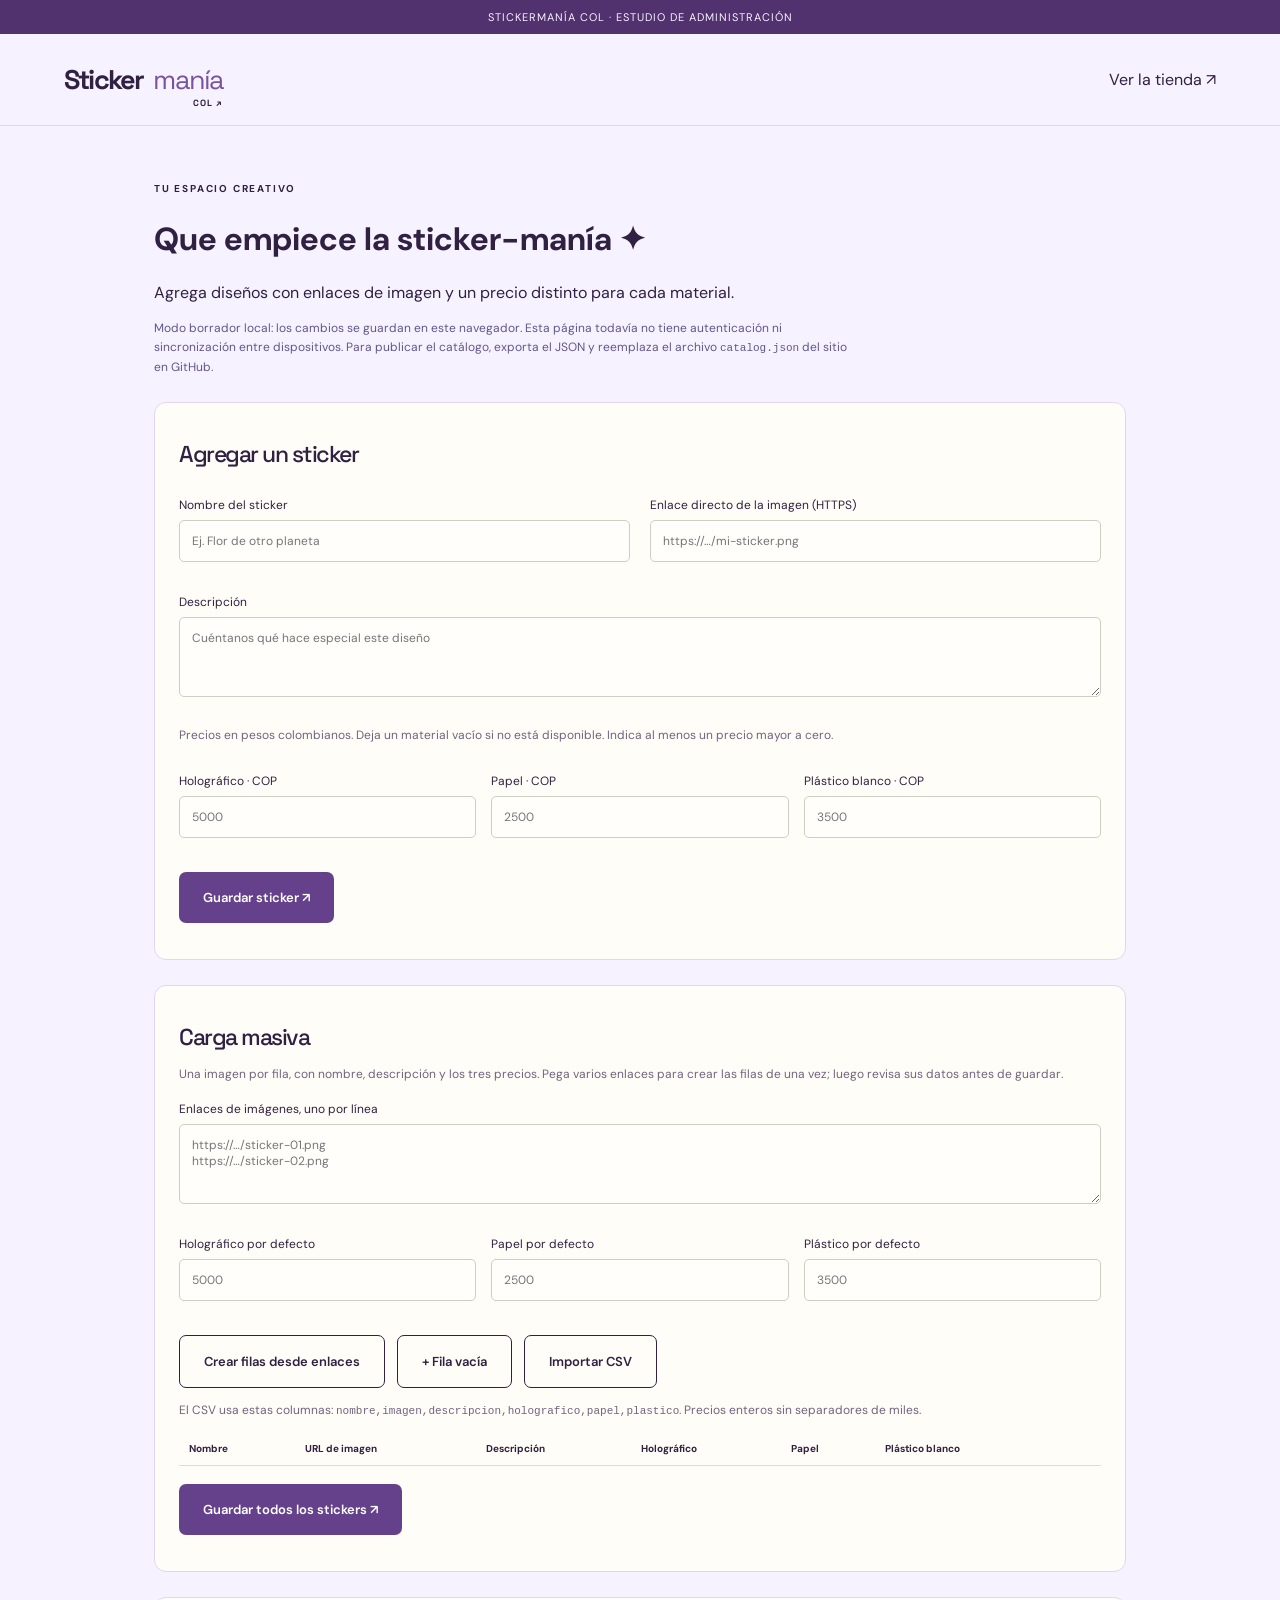
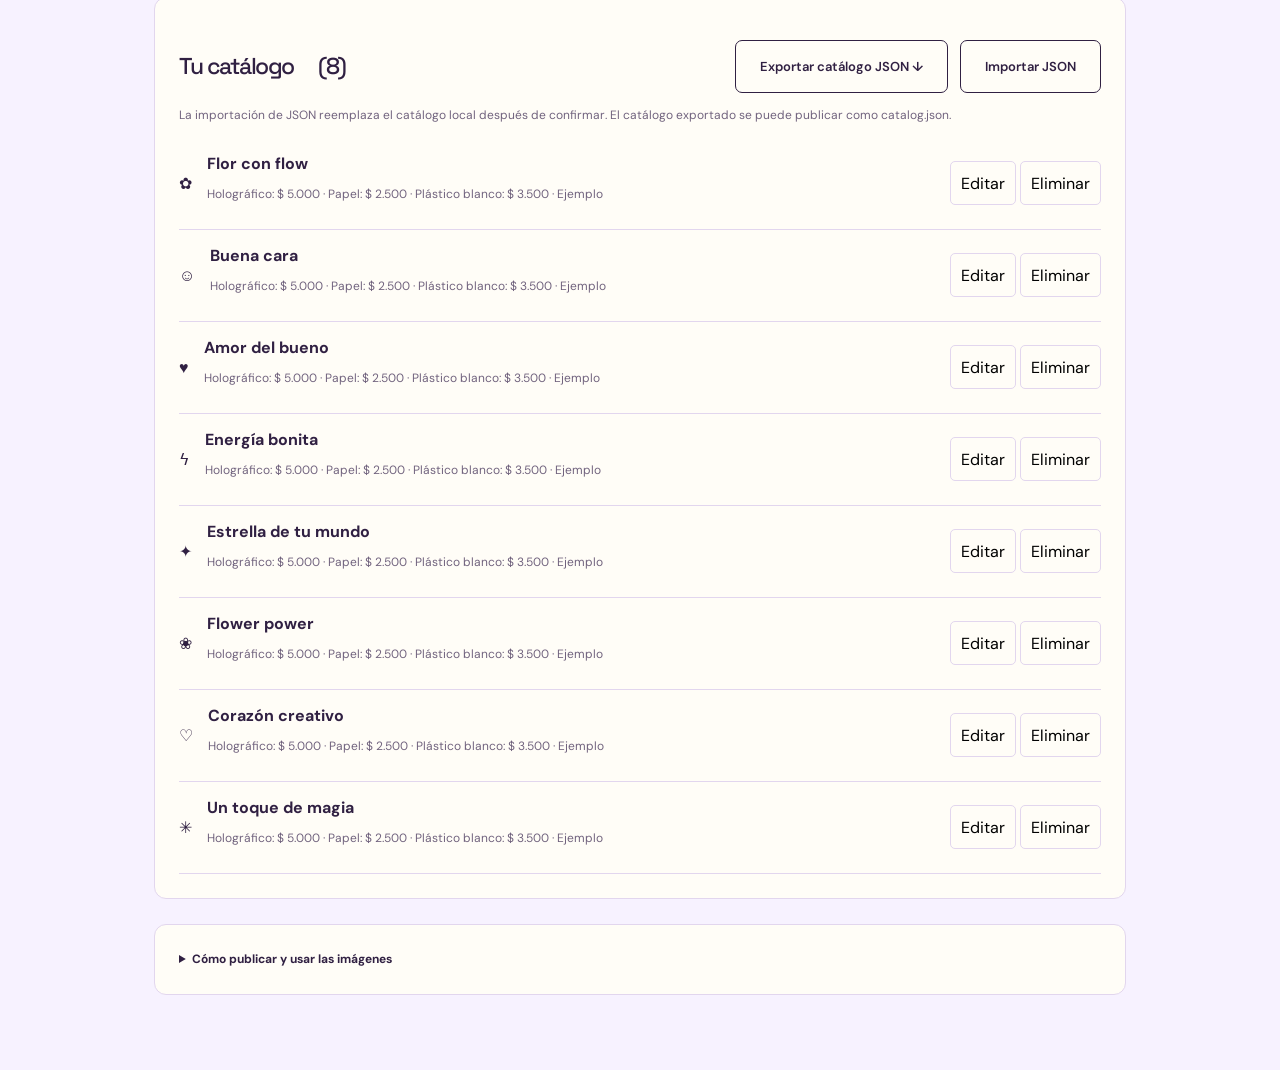
==== admin.html @ 425ea90c "Create StickerManiaCol storefront with catalog, random picker and brand identity" ====
<!doctype html><html lang="es"><head><meta charset="UTF-8"><meta name="viewport" content="width=device-width,initial-scale=1"><meta name="robots" content="noindex"><title>Administración · StickerManiaCol</title><link rel="icon" type="image/png" sizes="32x32" href="assets/favicon-32.png"><link rel="icon" type="image/png" sizes="192x192" href="assets/logo-symbol.png"><link rel="apple-touch-icon" sizes="180x180" href="assets/apple-touch-icon.png"><link rel="stylesheet" href="styles.css"><script src="app.js" defer></script></head><body data-admin="true"><div class="announcement">STICKERMANÍA COL · ESTUDIO DE ADMINISTRACIÓN</div><header><a class="logo" href="index.html">Sticker<span>manía</span><small>COL ↗</small></a><a href="index.html">Ver la tienda ↗</a></header><main class="admin-main"><div class="admin-intro"><span class="eyebrow">TU ESPACIO CREATIVO</span><h1>Que empiece la sticker-manía ✦</h1><p>Agrega diseños con enlaces de imagen y un precio distinto para cada material.</p><p class="status">Modo borrador local: los cambios se guardan en este navegador. Esta página todavía no tiene autenticación ni sincronización entre dispositivos. Para publicar el catálogo, exporta el JSON y reemplaza el archivo <code>catalog.json</code> del sitio en GitHub.</p></div><section class="admin-panel"><h2 id="form-title">Agregar un sticker</h2><form id="product-form"><div class="form-grid"><label class="field">Nombre del sticker<input name="name" required maxlength="100" placeholder="Ej. Flor de otro planeta"></label><label class="field">Enlace directo de la imagen (HTTPS)<input name="image" type="url" required placeholder="https://…/mi-sticker.png"></label><label class="field full">Descripción<textarea name="description" required maxlength="500" placeholder="Cuéntanos qué hace especial este diseño"></textarea></label></div><p class="muted">Precios en pesos colombianos. Deja un material vacío si no está disponible. Indica al menos un precio mayor a cero.</p><div class="price-grid"><label class="field">Holográfico · COP<input name="holografico" type="number" min="1" step="1" placeholder="5000"></label><label class="field">Papel · COP<input name="papel" type="number" min="1" step="1" placeholder="2500"></label><label class="field">Plástico blanco · COP<input name="plastico" type="number" min="1" step="1" placeholder="3500"></label></div><div class="admin-actions"><button class="button dark" type="submit" id="save-product">Guardar sticker ↗</button><button class="button secondary" type="button" id="cancel-edit" hidden>Cancelar edición</button></div><p class="status error" id="form-error" role="alert"></p></form></section><section class="admin-panel"><h2>Carga masiva</h2><p class="muted">Una imagen por fila, con nombre, descripción y los tres precios. Pega varios enlaces para crear las filas de una vez; luego revisa sus datos antes de guardar.</p><label class="field">Enlaces de imágenes, uno por línea<textarea id="bulk-links" placeholder="https://…/sticker-01.png&#10;https://…/sticker-02.png"></textarea></label><div class="price-grid"><label class="field">Holográfico por defecto<input id="default-holografico" type="number" min="1" step="1" placeholder="5000"></label><label class="field">Papel por defecto<input id="default-papel" type="number" min="1" step="1" placeholder="2500"></label><label class="field">Plástico por defecto<input id="default-plastico" type="number" min="1" step="1" placeholder="3500"></label></div><div class="admin-actions"><button id="prepare-bulk" class="button secondary">Crear filas desde enlaces</button><button id="add-row" class="button secondary">+ Fila vacía</button><label class="button secondary file-label">Importar CSV<input type="file" id="csv-import" accept=".csv,text/csv" hidden></label></div><p class="muted">El CSV usa estas columnas: <code>nombre,imagen,descripcion,holografico,papel,plastico</code>. Precios enteros sin separadores de miles.</p><div class="bulk-wrap"><table><thead><tr><th>Nombre</th><th>URL de imagen</th><th>Descripción</th><th>Holográfico</th><th>Papel</th><th>Plástico blanco</th><th></th></tr></thead><tbody id="bulk-rows"></tbody></table></div><div class="admin-actions"><button id="save-bulk" class="button dark">Guardar todos los stickers ↗</button></div><p class="status" id="bulk-status" role="status"></p></section><section class="admin-panel"><div class="section-heading"><h2>Tu catálogo <span id="admin-count"></span></h2><div class="admin-actions"><button id="export" class="button secondary">Exportar catálogo JSON ↓</button><label class="button secondary file-label">Importar JSON<input id="json-import" type="file" accept=".json,application/json" hidden></label></div></div><p class="muted">La importación de JSON reemplaza el catálogo local después de confirmar. El catálogo exportado se puede publicar como catalog.json.</p><div id="admin-list"></div></section><section class="admin-panel"><details><summary>Cómo publicar y usar las imágenes</summary><p>Usa enlaces HTTPS públicos que abran directamente el archivo de imagen. Los enlaces de carpetas o páginas de Google Drive no funcionan como imágenes directas. No se suben archivos pesados al catálogo: solo se guardan sus enlaces.</p><p>Para que tus clientes vean los cambios, exporta el catálogo y publica el archivo como catalog.json junto con el sitio. Para administrar desde cualquier dispositivo de forma privada necesitaremos conectar una base de datos y un inicio de sesión en la siguiente etapa.</p><button id="use-published" class="button secondary">Volver al catálogo publicado</button></details></section></main><div id="toast" role="status"></div></body></html>
---- styles.css ----
@import url('https://fonts.googleapis.com/css2?family=DM+Sans:wght@400;500;600;700&family=Space+Grotesk:wght@400;500;600;700&display=swap');
[hidden]{display:none!important}
:root{--ink:#24271f;--cream:#f6f3ec;--lime:#d5ef70;--muted:#707168;--line:#deded4}*{box-sizing:border-box}html{scroll-behavior:smooth;scroll-padding-top:30px}body{margin:0;background:var(--cream);color:var(--ink);font-family:'DM Sans',sans-serif}button,input,select,textarea{font:inherit}button,a,input,select,textarea{touch-action:manipulation}button,a{ -webkit-tap-highlight-color:transparent}button{cursor:pointer}a{color:inherit;text-decoration:none}button:focus-visible,a:focus-visible{outline:3px solid #8070b6;outline-offset:4px}.announcement{background:var(--ink);color:var(--cream);font-size:11px;text-align:center;padding:10px;letter-spacing:1px}header{max-width:1380px;margin:auto;display:flex;align-items:center;justify-content:space-between;padding:28px 5%;border-bottom:1px solid var(--line)}.logo{font-family:'Space Grotesk',sans-serif;font-weight:700;font-size:27px;letter-spacing:-1.8px;position:relative}.logo span{font-weight:400}.logo small{font-size:9px;letter-spacing:1px;position:absolute;right:0;bottom:-12px}nav{display:flex;gap:32px;font-size:13px}.cart-button{border:1px solid var(--ink);border-radius:30px;background:none;padding:10px 17px;font-size:13px}.cart-button span{background:var(--ink);color:white;padding:3px 7px;border-radius:50%;margin-left:10px}.hero{max-width:1380px;margin:auto;display:grid;grid-template-columns:1fr 1fr;min-height:570px;padding:48px 5% 44px;gap:30px}.eyebrow{font-size:10px;font-weight:700;letter-spacing:1.8px}.hero h1{font-family:'Space Grotesk',sans-serif;font-size:clamp(60px,6.5vw,98px);line-height:1.02;letter-spacing:-6px;margin:25px 0;position:relative;font-weight:500}.hero h1 em{font-style:normal;background:var(--lime);padding:0 10px;border-radius:55% 40%;display:inline-block}.spark{font-size:62px;vertical-align:top;margin-left:14px}.hero p{color:#64665c;font-size:15px;line-height:1.8;max-width:370px}.button{display:inline-flex;justify-content:space-between;align-items:center;gap:28px;padding:17px 24px;border-radius:7px;font-weight:600;font-size:13px;border:0}.dark{background:var(--ink);color:white}.hero .button{margin-top:12px}.hero-foot{font-size:10px;margin-top:30px;color:#74766a;display:flex;gap:20px}.hero-art{background:#e9e6f1;position:relative;border-radius:16px;overflow:hidden;min-height:450px;background-image:radial-gradient(#b9b2c5 .8px,transparent .8px);background-size:20px 20px}.art-note{position:absolute;right:30px;top:28px;font-size:14px;transform:rotate(7deg)}.sticker{position:absolute;filter:drop-shadow(4px 9px 0 #35302b18);-webkit-text-stroke:7px white;paint-order:stroke fill;line-height:1}.flower{color:#df724b;font-size:210px;top:20px;left:30px;transform:rotate(-13deg)}.smile{background:#d5ef70;color:#343d24;border:9px solid white;border-radius:50%;font-family:Arial;font-size:140px;right:32px;top:105px;transform:rotate(15deg);-webkit-text-stroke:0;width:167px;height:167px;display:grid;place-content:center}.word{font-family:'Space Grotesk',sans-serif;background:#b9adcf;border:8px solid white;padding:18px 24px;border-radius:30% 20%;font-size:35px;font-weight:700;bottom:55px;left:40px;transform:rotate(-12deg);text-align:center;-webkit-text-stroke:0}.word i{color:#faf9f2}.bolt{color:#ffe489;font-size:180px;right:52px;bottom:25px;transform:rotate(15deg)}.heart{color:#d17598;font-size:85px;top:12px;right:44px;transform:rotate(15deg)}.art-bottom{position:absolute;bottom:17px;left:29px;font-size:10px;letter-spacing:1px}.ticker{background:var(--lime);border-block:1px solid var(--ink);padding:16px;text-align:center;font-family:'Space Grotesk',sans-serif;font-size:15px;letter-spacing:2px;white-space:nowrap;overflow:hidden}.catalog{max-width:1380px;margin:auto;padding:65px 5%}.section-heading{display:flex;justify-content:space-between;align-items:end;gap:20px}h2{font-family:'Space Grotesk',sans-serif;font-weight:500;font-size:34px;letter-spacing:-1.5px;margin:12px 0}.section-heading h2 span{margin-left:20px}.section-heading p{color:var(--muted);font-size:12px}.catalog-toolbar{display:flex;justify-content:space-between;gap:15px;margin:30px 0 16px}.filters{display:flex;gap:8px;flex-wrap:wrap}.filters button{background:transparent;border:1px solid #d3d4c8;border-radius:25px;padding:10px 16px;font-size:11px}.filters button.active{background:var(--ink);border-color:var(--ink);color:white}.search{border-bottom:1px solid #bbbfb0;display:flex;align-items:center;gap:8px}.search input{background:none;border:0;padding:10px 0;width:170px;outline:none;font-size:12px}.demo-note{font-size:11px;color:var(--muted);margin-bottom:22px}.products{display:grid;grid-template-columns:repeat(4,1fr);gap:28px 20px}.product-art{aspect-ratio:1;display:grid;place-items:center;position:relative;border-radius:9px;overflow:hidden;background:#eeede6}.product-art img{width:100%;height:100%;object-fit:contain;padding:20px}.product-art .sample{font-size:110px;filter:drop-shadow(3px 6px 0 #00000016);-webkit-text-stroke:6px white;paint-order:stroke fill;transform:rotate(-10deg);font-family:Arial}.product-art .tag{position:absolute;top:12px;left:12px;padding:5px 8px;border-radius:20px;background:#ffffffc9;font-size:9px;letter-spacing:.5px}.product h3{font-size:15px;margin:16px 0 5px}.product p{font-size:11px;line-height:1.6;color:var(--muted);margin:0 0 12px}.product select{width:100%;background:none;border:1px solid var(--line);padding:8px;border-radius:5px;font-size:11px}.product-bottom{display:flex;justify-content:space-between;align-items:center;margin-top:12px}.product-bottom strong{font-size:14px}.add{background:var(--ink);color:white;border:0;border-radius:50%;width:31px;height:31px;font-size:22px}.materials{background:#ece9df;display:grid;grid-template-columns:1.5fr 1fr 1fr 1fr;gap:35px;padding:55px max(5%,calc((100vw - 1242px)/2))}.materials h2{font-size:36px}.materials p{font-size:12px;line-height:1.8;color:#6a6b60;max-width:260px}.materials article{padding:15px 0}.materials h3{font-size:16px}.material-icon{display:grid;place-content:center;height:60px;width:60px;border-radius:50%;font-size:30px;border:1px solid #c5c4b8}.holo{background:linear-gradient(130deg,#b9e6df,#ddd1f0,#eae8b3)}.paper{background:#e4caa6}.plastic{background:white}.how{text-align:center;padding:65px 5%}.how h2{font-size:29px}.how>div{display:flex;justify-content:center;gap:50px;margin:28px 0}.how p{font-size:13px}.how b{font-size:11px;border:1px solid #bfc1b1;padding:8px;border-radius:50%;margin-right:8px}.how small{color:var(--muted);font-size:11px}footer{border-top:1px solid var(--line);margin:0 5%;padding:35px 0;display:flex;align-items:center;justify-content:space-between;gap:25px}footer p,footer>a:not(.logo),footer>small{font-size:10px;color:var(--muted)}dialog{background:var(--cream);color:var(--ink);border:0;border-radius:15px;width:min(520px,94vw);max-height:90vh;padding:28px}dialog::backdrop{background:#20251d88;backdrop-filter:blur(4px)}.dialog-heading{display:flex;align-items:center;justify-content:space-between}.dialog-heading h2{font-size:28px}.dialog-heading button{background:none;border:0;font-size:22px}.cart-row{padding:18px 0;border-bottom:1px solid var(--line);display:flex;justify-content:space-between;gap:12px}.cart-row h3{font-size:14px;margin:0 0 5px}.cart-row small{font-size:11px;color:var(--muted)}.quantity{display:flex;align-items:center;gap:12px;margin-top:10px}.quantity button{border:1px solid var(--line);background:transparent;border-radius:4px;padding:2px 9px}.remove{font-size:11px;background:none;border:0;text-decoration:underline;color:var(--muted)}.cart-total{display:flex;justify-content:space-between;margin-top:24px}.muted{font-size:12px;color:var(--muted);line-height:1.7}.field{display:flex;flex-direction:column;gap:7px;font-size:12px;margin:16px 0}.field input,.field textarea,.field select{padding:12px;border:1px solid #cccfc1;border-radius:5px;background:#fffefa;min-width:0}textarea{min-height:80px;resize:vertical}#checkout{width:100%;margin-top:6px}button:disabled{opacity:.45;cursor:not-allowed}#toast{position:fixed;bottom:24px;left:50%;transform:translate(-50%,20px);padding:13px 23px;background:var(--ink);color:white;border-radius:30px;font-size:13px;opacity:0;pointer-events:none;transition:.2s;z-index:10}#toast.show{opacity:1;transform:translate(-50%,0)}.admin-main{max-width:1100px;margin:auto;padding:50px 5%}.admin-intro{max-width:700px}.admin-panel{background:#fffdf7;border:1px solid var(--line);border-radius:12px;padding:24px;margin:25px 0}.admin-panel h2{font-size:23px}.form-grid{display:grid;grid-template-columns:1fr 1fr;gap:0 20px}.price-grid{display:grid;grid-template-columns:repeat(3,1fr);gap:15px}.full{grid-column:1/-1}.admin-actions{display:flex;gap:12px;flex-wrap:wrap;margin-top:18px}.secondary{background:transparent;border:1px solid var(--ink);color:var(--ink)}.bulk-wrap{overflow:auto}table{width:100%;border-collapse:collapse;font-size:12px;min-width:780px}th,td{text-align:left;padding:10px;border-bottom:1px solid var(--line)}td input{width:100%;min-width:90px;padding:8px;border:1px solid var(--line);border-radius:4px}th{font-size:10px}td button{border:0;background:none}.admin-list-row{display:flex;justify-content:space-between;gap:15px;align-items:center;border-bottom:1px solid var(--line);padding:15px 0}.admin-list-row p{font-size:12px;color:var(--muted)}.admin-list-row button{border:1px solid var(--line);background:none;padding:7px 10px;border-radius:5px}.status{font-size:12px;line-height:1.6;color:#62568a}code{font-size:11px;overflow-wrap:anywhere}.file-label{cursor:pointer}.admin-preview{width:50px;height:50px;object-fit:contain;border-radius:5px}.row-info{display:flex;gap:15px;align-items:center}.error{color:#a43131}.admin-panel details{font-size:12px;line-height:1.8}.admin-panel summary{cursor:pointer;font-weight:bold}
@media(min-width:1500px){.hero{min-height:650px}.hero-art{min-height:510px}.flower{font-size:250px}.smile{top:145px}.word{bottom:65px}.bolt{bottom:45px}}@media(max-width:900px){.hero h1{font-size:70px}.hero{gap:20px}.spark{display:none}.hero-art{min-height:420px}.flower{font-size:160px;left:10px}.smile{font-size:115px;width:135px;height:135px;right:10px;top:130px}.word{font-size:25px;left:15px}.bolt{font-size:130px;right:15px}.products{grid-template-columns:repeat(3,1fr)}.catalog-toolbar{flex-wrap:wrap}.materials{grid-template-columns:1fr 1fr}.how>div{gap:20px}footer{flex-wrap:wrap}.hero-foot{flex-direction:column;gap:8px}}@media(max-width:600px){header{padding:24px 6%}.logo{font-size:23px}nav{display:none}.hero{grid-template-columns:1fr;padding:35px 6%}.hero h1{font-size:72px;letter-spacing:-4px}.hero p{font-size:14px}.hero-foot{flex-direction:row;margin-top:20px;gap:12px;font-size:9px}.hero-art{min-height:350px;margin-top:12px}.flower{font-size:180px;left:20px;top:0}.smile{right:25px;top:95px}.heart{right:30px}.word{bottom:30px;left:25px}.bolt{right:35px;bottom:20px}.art-bottom{display:none}.catalog{padding:40px 6%}.section-heading{display:block}h2{font-size:28px}.section-heading h2 span{display:none}.products{grid-template-columns:repeat(2,1fr);gap:25px 14px}.product-art .sample{font-size:85px}.filters{gap:6px}.filters button{padding:9px 11px;font-size:10px}.search{width:100%}.search input{width:100%}.materials{padding:35px 6%;gap:20px}.materials>div{grid-column:1/-1}.materials article:last-child{grid-column:1/-1}.materials h2 br{display:none}.how{padding:40px 6%}.how>div{flex-direction:column;gap:5px;align-items:start}.how h2{font-size:27px}.form-grid,.price-grid{grid-template-columns:1fr}.admin-panel{padding:18px}.admin-list-row{align-items:start;flex-direction:column}.announcement{font-size:9px}.section-heading p{line-height:1.6}footer{padding-bottom:35px}footer p{width:100%}}

/* Collage principal: muestra la composición completa en todos los dispositivos. */
.hero-art.hero-collage{min-height:0;aspect-ratio:1;align-self:center;background:#e9e6f1;line-height:0}.collage-image{display:block;width:100%;height:100%;object-fit:contain}.hero-collage .collage-image{border-radius:16px}@media(max-width:600px){.hero-art.hero-collage{min-height:0;width:100%;margin-top:12px}}
/* Adaptación automática para pantallas táctiles y celulares. */
html{-webkit-text-size-adjust:100%;text-size-adjust:100%}
img{max-width:100%}
.hero>*{min-width:0}.product,.row-info,.row-info>div,.admin-panel{min-width:0}
.product h3,.product p,.cart-row h3,.admin-list-row strong,.admin-list-row p{overflow-wrap:anywhere}
button,.button,.file-label{min-height:44px}
.add{width:44px;height:44px;flex-shrink:0}
.quantity{flex-wrap:wrap;gap:8px}.quantity button{min-width:44px;min-height:44px}
.dialog-heading button{min-width:44px}
dialog{max-height:90vh;max-height:90dvh;overscroll-behavior:contain}
input:focus-visible,select:focus-visible,textarea:focus-visible{outline:2px solid #8070b6;outline-offset:2px}
#toast{max-width:calc(100vw - 32px);width:max-content;text-align:center;bottom:max(24px,env(safe-area-inset-bottom))}
@media(max-width:760px){
 header{flex-wrap:wrap;gap:22px;padding:22px 6%}
 header nav{display:flex;order:3;width:100%;justify-content:center;gap:30px}
 header nav a{display:flex;align-items:center;min-height:44px;font-size:14px}
 .hero{grid-template-columns:minmax(0,1fr);padding:28px 6% 32px;min-height:0;gap:24px}
 .hero h1{font-size:clamp(48px,12vw,78px);letter-spacing:-3px;margin:18px 0;line-height:1.04}
 .hero p{max-width:100%;font-size:16px;line-height:1.65}
 .hero .button{width:100%;font-size:15px}
 .hero-foot{flex-direction:row;flex-wrap:wrap;gap:8px 18px;font-size:11px;margin-top:20px}
 .hero-art.hero-collage{width:100%;max-width:520px;justify-self:center;margin-top:0}
 .eyebrow{font-size:10px;line-height:1.7}
 .section-heading{display:block}.section-heading h2{font-size:clamp(26px,6vw,34px)}
 .section-heading p,.demo-note{font-size:13px;line-height:1.6}
 .products{grid-template-columns:repeat(2,minmax(0,1fr));gap:28px 14px}
 .product-art .tag{font-size:8px;left:6px;top:8px;padding:4px 6px;max-width:calc(100% - 12px)}
 .product-art img{padding:12px}.product h3{font-size:16px}.product p{font-size:13px}
 .product select{min-height:44px;font-size:16px;padding:8px 4px;min-width:0;max-width:100%}
 .product-bottom{gap:6px}.product-bottom strong{font-size:15px}
 .catalog-toolbar{flex-direction:column;gap:16px}.filters button{font-size:13px;padding:10px 13px}
 .search{width:100%}.search input{width:100%;min-width:0;min-height:48px;font-size:16px}
 .materials{grid-template-columns:repeat(2,minmax(0,1fr));padding:35px 6%;gap:20px}
 .materials>div{grid-column:1/-1}.materials p{font-size:14px;max-width:none}.materials h3{font-size:17px}
 .how>div{flex-direction:column;align-items:flex-start;gap:8px}.how p{font-size:14px;text-align:left}.how small{font-size:13px;line-height:1.7}
 footer{align-items:flex-start;gap:24px}footer p,footer>a:not(.logo),footer>small{font-size:12px}footer>a:not(.logo){min-height:44px;display:flex;align-items:center}
 dialog{padding:20px;width:calc(100% - 20px);max-width:520px}.cart-row{flex-wrap:wrap}.cart-row>div{flex:1;min-width:160px}.cart-row small,.muted{font-size:13px}
 .field{font-size:14px}.field input,.field select,.field textarea{font-size:16px;width:100%;min-height:46px}
 .button{font-size:14px;gap:12px;padding:14px 18px}
 .admin-main{padding:30px 5%}.admin-main h1{font-size:28px;overflow-wrap:anywhere}
 .admin-panel{padding:16px}.form-grid,.price-grid{grid-template-columns:minmax(0,1fr)}
 .admin-actions{width:100%;gap:10px}.admin-actions>*{width:100%;justify-content:center;white-space:normal;text-align:center}
 .admin-panel .section-heading h2 span{display:inline;margin-left:8px}
 .admin-list-row{flex-direction:column;align-items:stretch}.row-info{align-items:flex-start}.admin-preview{flex-shrink:0}
 .admin-list-row>div:last-child{display:flex;gap:10px}.admin-list-row>div:last-child button{flex:1}
 /* Cada fila de carga masiva se convierte en una tarjeta en celular. */
 .bulk-wrap{overflow:visible}table{display:block;min-width:0}thead{display:none}tbody{display:block}
 tbody tr{display:grid;grid-template-columns:minmax(0,1fr);gap:12px;border:1px solid var(--line);border-radius:8px;margin-top:18px;padding:14px}
 tbody td{display:block;padding:0;border:0;min-width:0}td input{min-width:0;min-height:46px;font-size:16px;width:100%}
 tbody td::before{display:block;font-size:12px;font-weight:600;margin-bottom:6px}
 tbody td:nth-child(1)::before{content:'Nombre'}tbody td:nth-child(2)::before{content:'URL de imagen'}tbody td:nth-child(3)::before{content:'Descripción'}
 tbody td:nth-child(4)::before{content:'Holográfico · COP'}tbody td:nth-child(5)::before{content:'Papel · COP'}tbody td:nth-child(6)::before{content:'Plástico blanco · COP'}
 tbody td:last-child button{border:1px solid var(--line);border-radius:5px;width:100%;font-size:18px}
}
@media(max-width:350px){
 header{padding-inline:5%;gap:18px}.logo{font-size:22px}.cart-button{padding:10px 12px;font-size:12px}.cart-button span{margin-left:4px}
 .products{grid-template-columns:minmax(0,1fr)}.product-art{max-height:280px}.product select{padding:10px}
 .materials{grid-template-columns:minmax(0,1fr)}.materials>*{grid-column:1/-1}
}
@media(prefers-reduced-motion:reduce){html{scroll-behavior:auto}*,*::before,*::after{transition:none!important}}
/* Colores tomados del collage: lila, rosa frambuesa, azul y amarillo. */
:root{--ink:#302042;--cream:#f7f2ff;--lime:#e5d6ff;--muted:#71637e;--line:#e2d6ee}
body{background:var(--cream)}.announcement{background:#52316f}.logo span{color:#7952a0}
header{background:#f7f2ff}.hero{background:radial-gradient(ellipse at 90% 45%,#e5d6fc88,transparent 65%)}
.hero h1 em{background:#e3ceff;color:#4d2873}.spark{color:#df598f}.hero p{color:#6b597b}
.hero-art.hero-collage{box-shadow:0 16px 50px #6334931a;border:5px solid #e5d6fa}
.dark,.add{background:#66418b}.dark:hover,.add:hover{background:#4d286f}.ticker{background:#e9dafa;color:#5a3576;border-color:#d8bfe9}
.cart-button{border-color:#9b7ab9}.cart-button span{background:#66418b}
.filters button.active{background:#66418b;border-color:#66418b}.filters button{border-color:#cdb9dc}
.materials{background:#ece1f7}.materials p{color:#6b597b}.material-icon{border-color:#cfb9de}
.paper{background:#ffe6ab}.plastic{background:#fff9ff}.holo{background:linear-gradient(130deg,#b7e6fc,#e8bcf1,#fff1b0)}
.product-art{background:#eee5f8}.product select{background:#fffcff}.product-art .tag{color:#5c3978}
.product-detail-link{padding:0;text-align:left;background:none;border:0;color:inherit;font-weight:700;min-height:44px}
.product-detail-link:hover{text-decoration:underline;text-underline-offset:4px}
.how{background:linear-gradient(180deg,#f7f2ff,#fcecf4)}
.surprise-section{max-width:1242px;margin:0 auto 65px;padding:45px 5%;display:grid;grid-template-columns:1.1fr 1fr;gap:55px;align-items:center;background:linear-gradient(120deg,#ecd9ff,#fce4ef 65%,#e1efff);border:1px solid #e0c9ee;border-radius:24px}
.surprise-copy h2{font-size:48px;line-height:1.1;color:#50306d}.surprise-copy>p{font-size:15px;line-height:1.8;max-width:390px;color:#6b597b}
.surprise-copy .surprise-status{font-size:13px;min-height:48px;max-width:420px}
.surprise-stage{position:relative;text-align:center;min-width:0;background:#ffffff8c;border:1px solid #fff;border-radius:22px;padding:24px;box-shadow:0 10px 30px #65368a0d}
.surprise-preview{display:grid;place-items:center;width:100%;max-width:260px;aspect-ratio:1;border:0;border-radius:18px;margin:0 auto;background:#f3eefe;overflow:hidden;cursor:pointer}
.surprise-preview img{width:100%;height:100%;object-fit:contain;padding:18px}.surprise-preview .sample{font-family:Arial;font-size:130px;line-height:1;filter:drop-shadow(3px 5px 0 #57377520);-webkit-text-stroke:6px white;paint-order:stroke fill}
.surprise-question{font-family:'Space Grotesk',sans-serif;font-size:130px;color:#9165b5;line-height:1}
.surprise-stage h3{font-family:'Space Grotesk',sans-serif;font-size:20px;color:#50306d;margin:20px 0}
.surprise-star{position:absolute;top:5px;right:12px;font-size:45px;color:#e3639d;transform:rotate(12deg)}
.surprise-stage .secondary{background:#fff8ff;border-color:#b495ce;color:#5a3576}
.is-spinning .surprise-preview{box-shadow:0 0 0 5px #d9b1f3}
.detail-art{width:min(100%,300px);margin:16px auto}.detail-art .sample{font-size:150px}
#detail-description{font-size:15px;line-height:1.7;color:var(--muted)}.detail-bottom{display:flex;justify-content:space-between;align-items:center;gap:15px}.detail-bottom strong{font-size:22px}
@media(max-width:1350px){.surprise-section{margin-inline:5%}}
@media(max-width:760px){header nav{gap:8px 18px;flex-wrap:wrap}header nav a{font-size:13px}.surprise-section{grid-template-columns:minmax(0,1fr);margin:0 6% 40px;padding:26px 20px;gap:22px}.surprise-copy h2{font-size:36px}.surprise-copy .button{width:100%;justify-content:center}.surprise-copy>p{font-size:15px}.surprise-stage{padding:20px 14px}.surprise-preview{max-width:240px}.detail-bottom{flex-wrap:wrap}.detail-bottom .button{width:100%;justify-content:center}.hero-art.hero-collage{border-width:3px}}
.logo{display:inline-flex;align-items:center;gap:10px;flex-shrink:0}.logo>img{width:44px;height:44px;object-fit:contain;border-radius:12px}.logo>.wordmark{position:relative;color:var(--ink);font-weight:700}.logo>.wordmark>span{font-weight:400;color:#7952a0}
@media(max-width:760px){.logo{gap:7px;font-size:23px}.logo>img{width:36px;height:36px;border-radius:9px}}
@media(max-width:350px){.logo{font-size:20px;gap:5px}.logo>img{width:30px;height:30px}.cart-button{font-size:11px;padding:10px}}
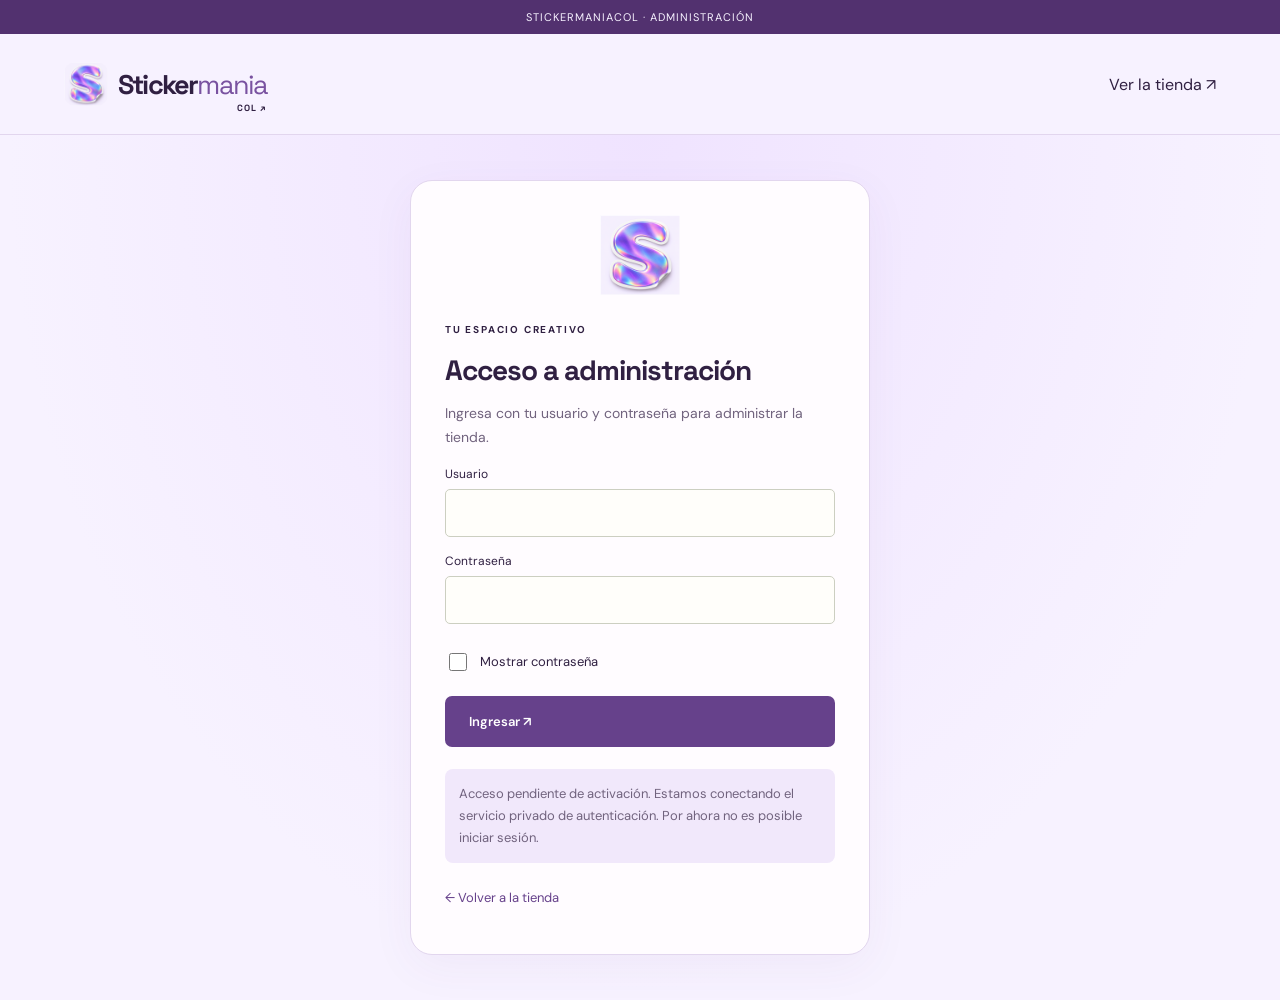
==== commit 033b248b: "Replace public admin panel with login screen pending private authentication" ====
--- a/admin.html
+++ b/admin.html
@@ -1 +1,6 @@
-<!doctype html><html lang="es"><head><meta charset="UTF-8"><meta name="viewport" content="width=device-width,initial-scale=1"><meta name="robots" content="noindex"><title>Administración · StickerManiaCol</title><link rel="icon" type="image/png" sizes="32x32" href="assets/favicon-32.png"><link rel="icon" type="image/png" sizes="192x192" href="assets/logo-symbol.png"><link rel="apple-touch-icon" sizes="180x180" href="assets/apple-touch-icon.png"><link rel="stylesheet" href="styles.css"><script src="app.js" defer></script></head><body data-admin="true"><div class="announcement">STICKERMANÍA COL · ESTUDIO DE ADMINISTRACIÓN</div><header><a class="logo" href="index.html">Sticker<span>manía</span><small>COL ↗</small></a><a href="index.html">Ver la tienda ↗</a></header><main class="admin-main"><div class="admin-intro"><span class="eyebrow">TU ESPACIO CREATIVO</span><h1>Que empiece la sticker-manía ✦</h1><p>Agrega diseños con enlaces de imagen y un precio distinto para cada material.</p><p class="status">Modo borrador local: los cambios se guardan en este navegador. Esta página todavía no tiene autenticación ni sincronización entre dispositivos. Para publicar el catálogo, exporta el JSON y reemplaza el archivo <code>catalog.json</code> del sitio en GitHub.</p></div><section class="admin-panel"><h2 id="form-title">Agregar un sticker</h2><form id="product-form"><div class="form-grid"><label class="field">Nombre del sticker<input name="name" required maxlength="100" placeholder="Ej. Flor de otro planeta"></label><label class="field">Enlace directo de la imagen (HTTPS)<input name="image" type="url" required placeholder="https://…/mi-sticker.png"></label><label class="field full">Descripción<textarea name="description" required maxlength="500" placeholder="Cuéntanos qué hace especial este diseño"></textarea></label></div><p class="muted">Precios en pesos colombianos. Deja un material vacío si no está disponible. Indica al menos un precio mayor a cero.</p><div class="price-grid"><label class="field">Holográfico · COP<input name="holografico" type="number" min="1" step="1" placeholder="5000"></label><label class="field">Papel · COP<input name="papel" type="number" min="1" step="1" placeholder="2500"></label><label class="field">Plástico blanco · COP<input name="plastico" type="number" min="1" step="1" placeholder="3500"></label></div><div class="admin-actions"><button class="button dark" type="submit" id="save-product">Guardar sticker ↗</button><button class="button secondary" type="button" id="cancel-edit" hidden>Cancelar edición</button></div><p class="status error" id="form-error" role="alert"></p></form></section><section class="admin-panel"><h2>Carga masiva</h2><p class="muted">Una imagen por fila, con nombre, descripción y los tres precios. Pega varios enlaces para crear las filas de una vez; luego revisa sus datos antes de guardar.</p><label class="field">Enlaces de imágenes, uno por línea<textarea id="bulk-links" placeholder="https://…/sticker-01.png&#10;https://…/sticker-02.png"></textarea></label><div class="price-grid"><label class="field">Holográfico por defecto<input id="default-holografico" type="number" min="1" step="1" placeholder="5000"></label><label class="field">Papel por defecto<input id="default-papel" type="number" min="1" step="1" placeholder="2500"></label><label class="field">Plástico por defecto<input id="default-plastico" type="number" min="1" step="1" placeholder="3500"></label></div><div class="admin-actions"><button id="prepare-bulk" class="button secondary">Crear filas desde enlaces</button><button id="add-row" class="button secondary">+ Fila vacía</button><label class="button secondary file-label">Importar CSV<input type="file" id="csv-import" accept=".csv,text/csv" hidden></label></div><p class="muted">El CSV usa estas columnas: <code>nombre,imagen,descripcion,holografico,papel,plastico</code>. Precios enteros sin separadores de miles.</p><div class="bulk-wrap"><table><thead><tr><th>Nombre</th><th>URL de imagen</th><th>Descripción</th><th>Holográfico</th><th>Papel</th><th>Plástico blanco</th><th></th></tr></thead><tbody id="bulk-rows"></tbody></table></div><div class="admin-actions"><button id="save-bulk" class="button dark">Guardar todos los stickers ↗</button></div><p class="status" id="bulk-status" role="status"></p></section><section class="admin-panel"><div class="section-heading"><h2>Tu catálogo <span id="admin-count"></span></h2><div class="admin-actions"><button id="export" class="button secondary">Exportar catálogo JSON ↓</button><label class="button secondary file-label">Importar JSON<input id="json-import" type="file" accept=".json,application/json" hidden></label></div></div><p class="muted">La importación de JSON reemplaza el catálogo local después de confirmar. El catálogo exportado se puede publicar como catalog.json.</p><div id="admin-list"></div></section><section class="admin-panel"><details><summary>Cómo publicar y usar las imágenes</summary><p>Usa enlaces HTTPS públicos que abran directamente el archivo de imagen. Los enlaces de carpetas o páginas de Google Drive no funcionan como imágenes directas. No se suben archivos pesados al catálogo: solo se guardan sus enlaces.</p><p>Para que tus clientes vean los cambios, exporta el catálogo y publica el archivo como catalog.json junto con el sitio. Para administrar desde cualquier dispositivo de forma privada necesitaremos conectar una base de datos y un inicio de sesión en la siguiente etapa.</p><button id="use-published" class="button secondary">Volver al catálogo publicado</button></details></section></main><div id="toast" role="status"></div></body></html>
+<!doctype html>
+<html lang="es"><head><meta charset="UTF-8"><meta name="viewport" content="width=device-width,initial-scale=1"><meta name="robots" content="noindex,nofollow"><meta name="theme-color" content="#f7f2ff"><title>Acceso a administración · StickerManiaCol</title><link rel="icon" type="image/png" sizes="32x32" href="assets/favicon-32-v2.png"><link rel="apple-touch-icon" href="assets/apple-touch-icon-v2.png"><link rel="stylesheet" href="styles.css"><script src="admin-access.js" defer></script></head>
+<body><div class="announcement">STICKERMANIACOL · ADMINISTRACIÓN</div><header><a class="logo" href="index.html" aria-label="StickerManiaCol, inicio"><img src="assets/logo-symbol-v2.png" alt="" width="44" height="44"><span class="wordmark">Sticker<span>mania</span><small>COL ↗</small></span></a><a href="index.html">Ver la tienda ↗</a></header>
+<main class="login-main"><section class="login-card" aria-labelledby="login-title"><img class="login-symbol" src="assets/logo-symbol-v2.png" width="80" height="80" alt=""><span class="eyebrow">TU ESPACIO CREATIVO</span><h1 id="login-title">Acceso a administración</h1><p>Ingresa con tu usuario y contraseña para administrar la tienda.</p>
+<form id="admin-login" autocomplete="on"><label class="field" for="login-user">Usuario<input id="login-user" name="username" autocomplete="username" required maxlength="100" inputmode="numeric" autocapitalize="none" spellcheck="false"></label><label class="field" for="login-password">Contraseña<input id="login-password" name="password" type="password" autocomplete="current-password" required maxlength="256"></label><label class="password-toggle"><input id="show-password" type="checkbox"> Mostrar contraseña</label><button type="submit" class="button dark login-submit">Ingresar ↗</button></form>
+<p id="login-status" class="login-status" role="status">Acceso pendiente de activación. Estamos conectando el servicio privado de autenticación. Por ahora no es posible iniciar sesión.</p><a class="login-back" href="index.html">← Volver a la tienda</a></section></main></body></html>
--- a/styles.css
+++ b/styles.css
@@ -98,3 +98,9 @@
 .logo{display:inline-flex;align-items:center;gap:10px;flex-shrink:0}.logo>img{width:44px;height:44px;object-fit:contain;border-radius:12px}.logo>.wordmark{position:relative;color:var(--ink);font-weight:700}.logo>.wordmark>span{font-weight:400;color:#7952a0}
 @media(max-width:760px){.logo{gap:7px;font-size:23px}.logo>img{width:36px;height:36px;border-radius:9px}}
 @media(max-width:350px){.logo{font-size:20px;gap:5px}.logo>img{width:30px;height:30px}.cart-button{font-size:11px;padding:10px}}
+.login-main{min-height:calc(100vh - 160px);display:grid;place-items:center;padding:45px 6%;background:radial-gradient(ellipse at top,#e9d6ff88,transparent 70%)}
+.login-card{width:100%;max-width:460px;border:1px solid var(--line);border-radius:22px;background:#fffcff;padding:34px;box-shadow:0 12px 45px #6334930d}
+.login-symbol{display:block;margin:0 auto 22px}.login-card h1{font-family:'Space Grotesk',sans-serif;font-size:28px;letter-spacing:-1px;margin:14px 0}.login-card>p{font-size:14px;line-height:1.7;color:var(--muted)}
+.login-card .field input{width:100%;font-size:16px;min-height:48px}.password-toggle{display:flex;gap:10px;align-items:center;font-size:13px;min-height:44px}.password-toggle input{width:18px;height:18px;accent-color:#66418b}
+.login-submit{width:100%;margin-top:12px}.login-card .login-status{padding:14px;background:#f1e8fb;border-radius:8px;font-size:13px;margin-top:22px}.login-back{display:inline-flex;align-items:center;min-height:44px;font-size:13px;color:#66418b}
+@media(max-width:400px){.login-main{padding:28px 5%}.login-card{padding:24px 20px}.login-card h1{font-size:25px}}
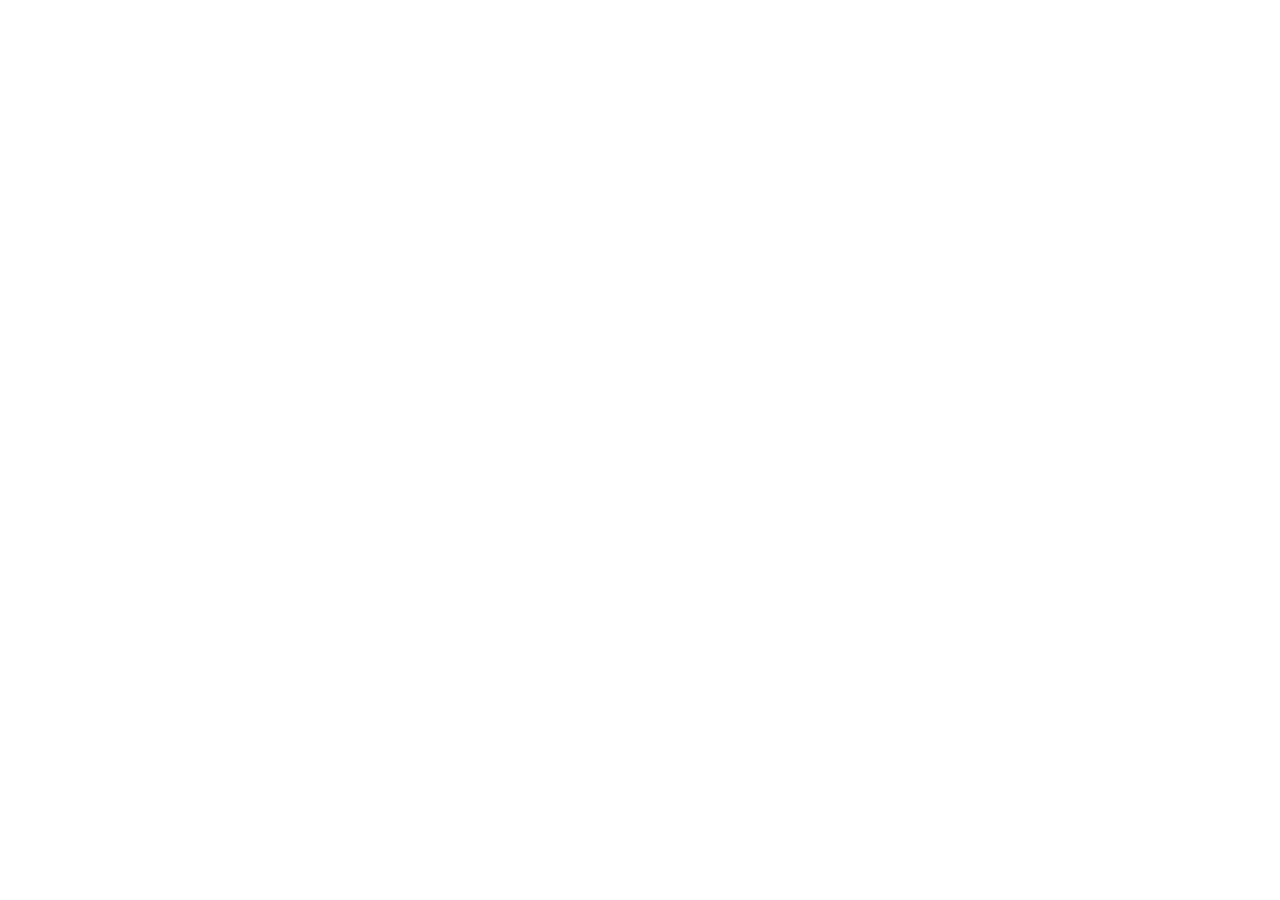
==== commit ad7efcf9: "Connect administration to private Google Apps Script authentication" ====
--- a/admin.html
+++ b/admin.html
@@ -1,6 +1,5 @@
 <!doctype html>
 <html lang="es"><head><meta charset="UTF-8"><meta name="viewport" content="width=device-width,initial-scale=1"><meta name="robots" content="noindex,nofollow"><meta name="theme-color" content="#f7f2ff"><title>Acceso a administración · StickerManiaCol</title><link rel="icon" type="image/png" sizes="32x32" href="assets/favicon-32-v2.png"><link rel="apple-touch-icon" href="assets/apple-touch-icon-v2.png"><link rel="stylesheet" href="styles.css"><script src="admin-access.js" defer></script></head>
 <body><div class="announcement">STICKERMANIACOL · ADMINISTRACIÓN</div><header><a class="logo" href="index.html" aria-label="StickerManiaCol, inicio"><img src="assets/logo-symbol-v2.png" alt="" width="44" height="44"><span class="wordmark">Sticker<span>mania</span><small>COL ↗</small></span></a><a href="index.html">Ver la tienda ↗</a></header>
-<main class="login-main"><section class="login-card" aria-labelledby="login-title"><img class="login-symbol" src="assets/logo-symbol-v2.png" width="80" height="80" alt=""><span class="eyebrow">TU ESPACIO CREATIVO</span><h1 id="login-title">Acceso a administración</h1><p>Ingresa con tu usuario y contraseña para administrar la tienda.</p>
-<form id="admin-login" autocomplete="on"><label class="field" for="login-user">Usuario<input id="login-user" name="username" autocomplete="username" required maxlength="100" inputmode="numeric" autocapitalize="none" spellcheck="false"></label><label class="field" for="login-password">Contraseña<input id="login-password" name="password" type="password" autocomplete="current-password" required maxlength="256"></label><label class="password-toggle"><input id="show-password" type="checkbox"> Mostrar contraseña</label><button type="submit" class="button dark login-submit">Ingresar ↗</button></form>
-<p id="login-status" class="login-status" role="status">Acceso pendiente de activación. Estamos conectando el servicio privado de autenticación. Por ahora no es posible iniciar sesión.</p><a class="login-back" href="index.html">← Volver a la tienda</a></section></main></body></html>
+<main class="login-main"><section class="login-card" aria-labelledby="login-title"><img class="login-symbol" src="assets/logo-symbol-v2.png" width="80" height="80" alt=""><span class="eyebrow">TU ESPACIO CREATIVO</span><h1 id="login-title">Acceso a administración</h1>
+<p>Usa tu cuenta personal de Google y luego tu usuario y contraseña de administración.</p><a class="button dark login-submit" id="private-access-link" href="https://script.google.com/macros/s/AKfycbw0k5e82NzuSZ7t0lenQGdKAOdHnWjCoQfDfiaFUlwE_Ag7RpkzxRWwPGrtB8LLWZlo/exec">Entrar a administración ↗</a><p id="login-status" class="login-status" role="status">Abriendo el acceso privado de Google…</p><a class="login-back" href="index.html">← Volver a la tienda</a></section></main></body></html>
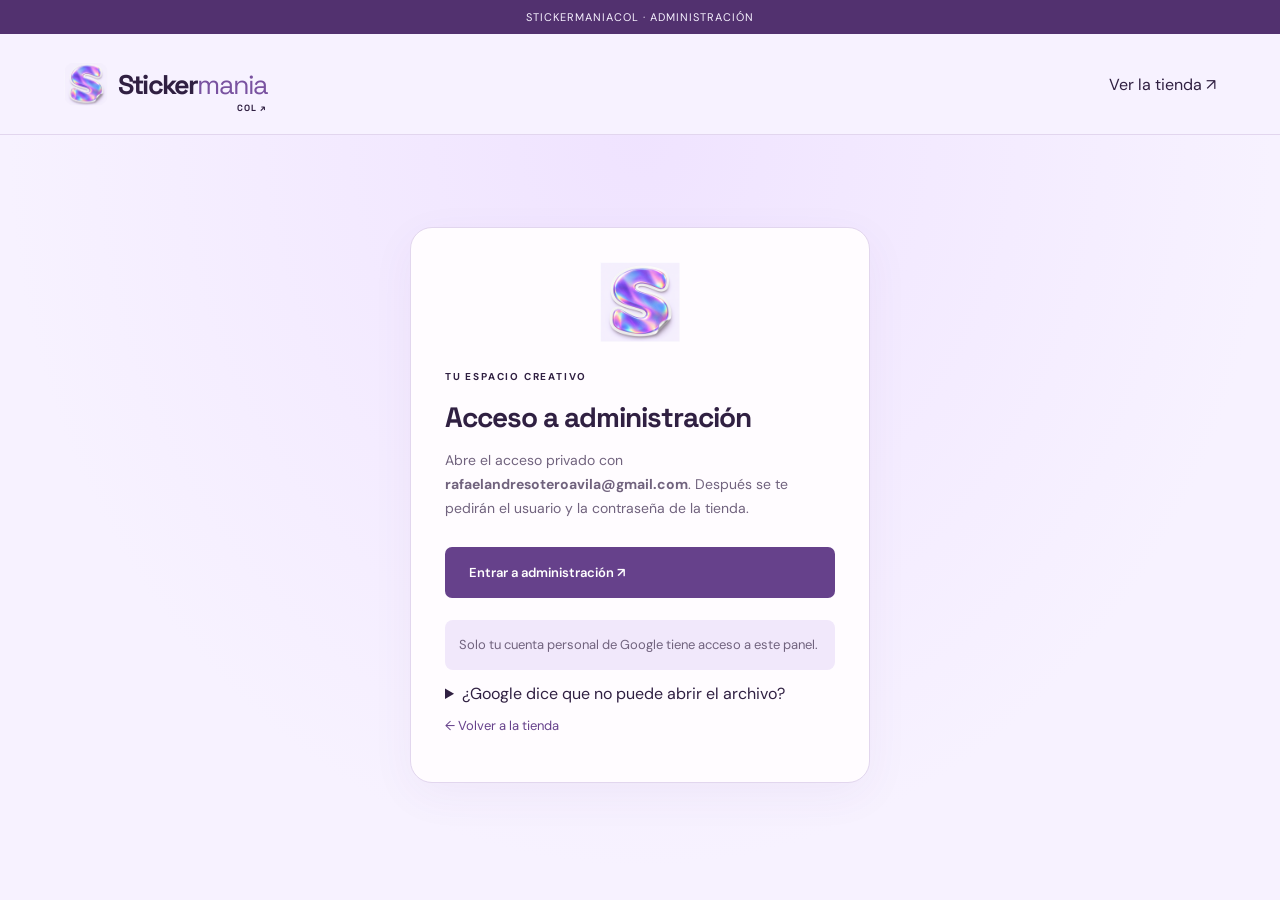
==== commit fc4ee4b5: "Explain Google account requirements before opening private administration" ====
--- a/admin.html
+++ b/admin.html
@@ -1,5 +1,5 @@
 <!doctype html>
-<html lang="es"><head><meta charset="UTF-8"><meta name="viewport" content="width=device-width,initial-scale=1"><meta name="robots" content="noindex,nofollow"><meta name="theme-color" content="#f7f2ff"><title>Acceso a administración · StickerManiaCol</title><link rel="icon" type="image/png" sizes="32x32" href="assets/favicon-32-v2.png"><link rel="apple-touch-icon" href="assets/apple-touch-icon-v2.png"><link rel="stylesheet" href="styles.css"><script src="admin-access.js" defer></script></head>
+<html lang="es"><head><meta charset="UTF-8"><meta name="viewport" content="width=device-width,initial-scale=1"><meta name="robots" content="noindex,nofollow"><meta name="theme-color" content="#f7f2ff"><title>Acceso a administración · StickerManiaCol</title><link rel="icon" type="image/png" sizes="32x32" href="assets/favicon-32-v2.png"><link rel="apple-touch-icon" href="assets/apple-touch-icon-v2.png"><link rel="stylesheet" href="styles.css"></head>
 <body><div class="announcement">STICKERMANIACOL · ADMINISTRACIÓN</div><header><a class="logo" href="index.html" aria-label="StickerManiaCol, inicio"><img src="assets/logo-symbol-v2.png" alt="" width="44" height="44"><span class="wordmark">Sticker<span>mania</span><small>COL ↗</small></span></a><a href="index.html">Ver la tienda ↗</a></header>
 <main class="login-main"><section class="login-card" aria-labelledby="login-title"><img class="login-symbol" src="assets/logo-symbol-v2.png" width="80" height="80" alt=""><span class="eyebrow">TU ESPACIO CREATIVO</span><h1 id="login-title">Acceso a administración</h1>
-<p>Usa tu cuenta personal de Google y luego tu usuario y contraseña de administración.</p><a class="button dark login-submit" id="private-access-link" href="https://script.google.com/macros/s/AKfycbw0k5e82NzuSZ7t0lenQGdKAOdHnWjCoQfDfiaFUlwE_Ag7RpkzxRWwPGrtB8LLWZlo/exec">Entrar a administración ↗</a><p id="login-status" class="login-status" role="status">Abriendo el acceso privado de Google…</p><a class="login-back" href="index.html">← Volver a la tienda</a></section></main></body></html>
+<p>Abre el acceso privado con <strong>rafaelandresoteroavila@gmail.com</strong>. Después se te pedirán el usuario y la contraseña de la tienda.</p><a class="button dark login-submit" id="private-access-link" href="https://script.google.com/macros/s/AKfycbw0k5e82NzuSZ7t0lenQGdKAOdHnWjCoQfDfiaFUlwE_Ag7RpkzxRWwPGrtB8LLWZlo/exec">Entrar a administración ↗</a><p id="login-status" class="login-status" role="status">Solo tu cuenta personal de Google tiene acceso a este panel.</p><details class="access-help"><summary>¿Google dice que no puede abrir el archivo?</summary><p>Puede ocurrir cuando el navegador usa otra cuenta de Google o tiene varias abiertas. Abre esta página en una ventana privada o de incógnito, inicia sesión únicamente con tu Gmail personal y pulsa «Entrar a administración».</p><p>No necesitas volver a autorizar el proyecto ni cambiar la contraseña.</p></details><a class="login-back" href="index.html">← Volver a la tienda</a></section></main></body></html>
